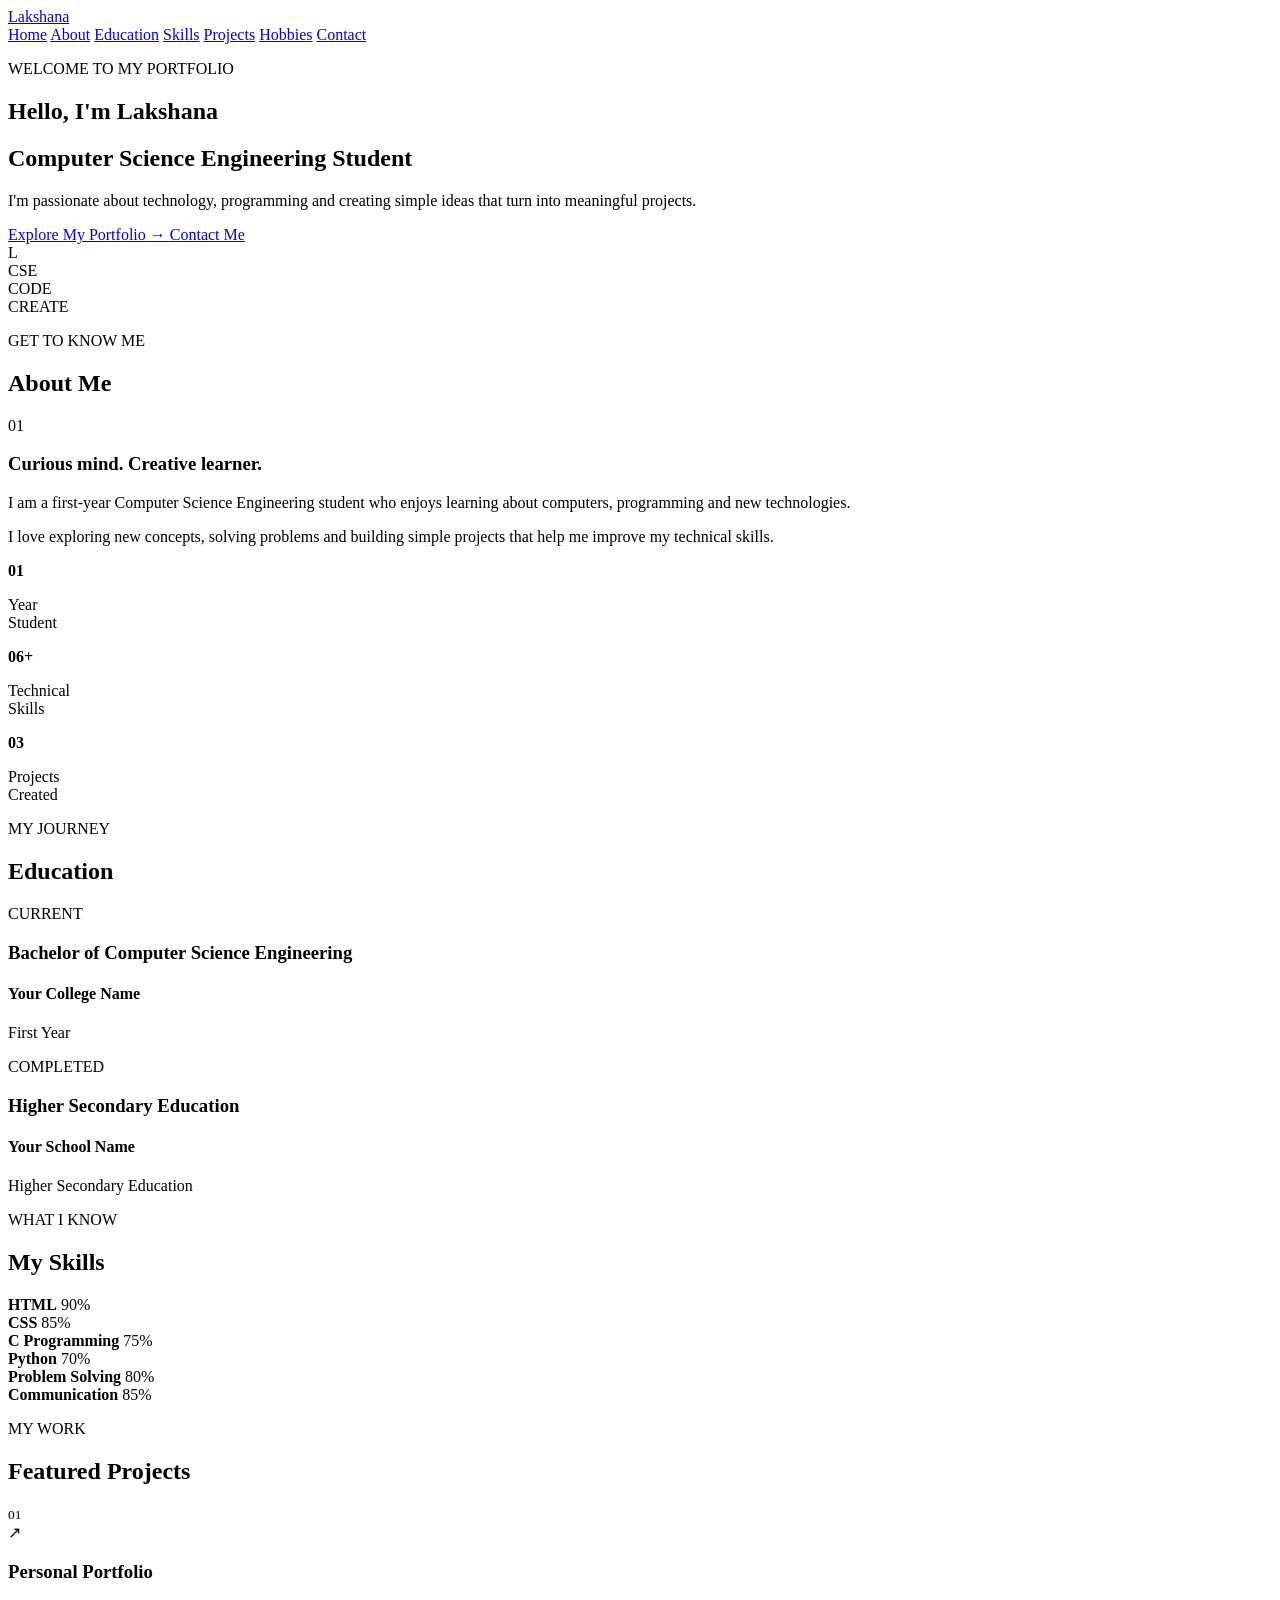
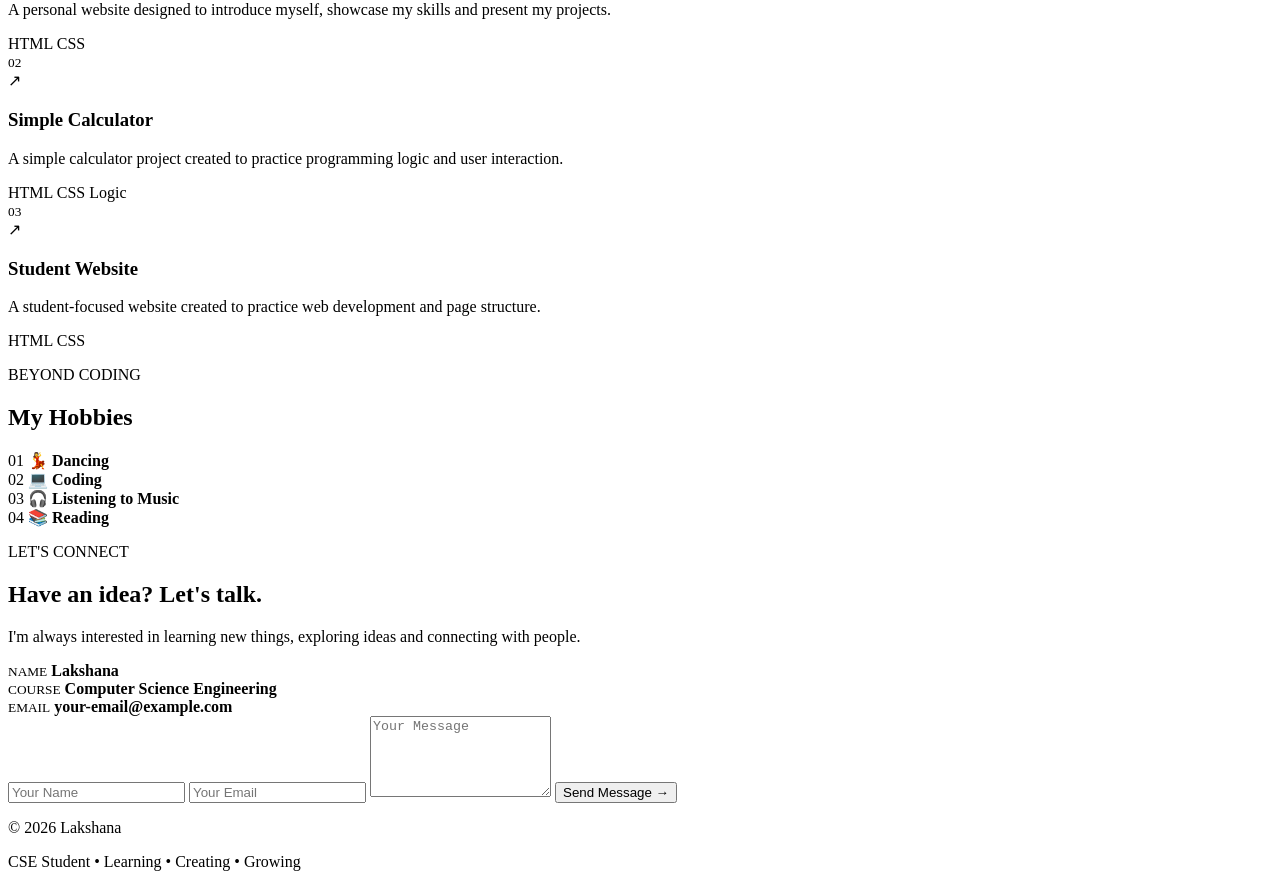
==== index.html @ 447ef705 "Add files via upload" ====
<!DOCTYPE html>
<html lang="en">
<head>
    <meta charset="UTF-8">
    <meta name="viewport" content="width=device-width, initial-scale=1.0">

    <title>Lakshana | CSE Student</title>

    <link rel="preconnect" href="https://fonts.googleapis.com">
    <link rel="preconnect" href="https://fonts.gstatic.com" crossorigin>

    <link href="https://fonts.googleapis.com/css2?family=Inter:wght@400;500;600;700;800&display=swap"
          rel="stylesheet">

    <!-- VERY IMPORTANT -->
    <link rel="stylesheet" href="sytlee.css">
</head>

<body>

    <!-- Background 3D shapes -->
    <div class="blob blob1"></div>
    <div class="blob blob2"></div>
    <div class="blob blob3"></div>

    <!-- NAVBAR -->
    <header class="navbar">
        <div class="container nav-container">

            <a href="#home" class="logo">
                <span>L</span>akshana
            </a>

            <nav>
                <a href="#home">Home</a>
                <a href="#about">About</a>
                <a href="#education">Education</a>
                <a href="#skills">Skills</a>
                <a href="#projects">Projects</a>
                <a href="#hobbies">Hobbies</a>
                <a href="#contact">Contact</a>
            </nav>

        </div>
    </header>


    <!-- HERO -->
    <section id="home" class="hero">

        <div class="container hero-container">

            <div class="hero-content">

                <p class="welcome">
                    WELCOME TO MY PORTFOLIO
                </p>

                <h1>
                    Hello, I'm
                    <span>Lakshana</span>
                </h1>

                <h2>
                    Computer Science Engineering Student
                </h2>

                <p class="hero-description">
                    I'm passionate about technology, programming and
                    creating simple ideas that turn into meaningful projects.
                </p>

                <div class="buttons">

                    <a href="#about" class="btn pink-btn">
                        Explore My Portfolio →
                    </a>

                    <a href="#contact" class="btn glass-btn">
                        Contact Me
                    </a>

                </div>

            </div>


            <!-- 3D PROFILE -->
            <div class="profile-section">

                <div class="circle circle1"></div>
                <div class="circle circle2"></div>

                <div class="profile">

                    <div class="shine"></div>

                    <span>L</span>

                </div>

                <div class="tag tag1">
                    CSE
                </div>

                <div class="tag tag2">
                    CODE
                </div>

                <div class="tag tag3">
                    CREATE
                </div>

            </div>

        </div>

    </section>


    <!-- ABOUT -->
    <section id="about" class="section">

        <div class="container">

            <div class="heading">
                <p>GET TO KNOW ME</p>
                <h2>About <span>Me</span></h2>
            </div>

            <div class="about-grid">

                <div class="about-card big-card">

                    <div class="number">01</div>

                    <h3>
                        Curious mind.
                        <span>Creative learner.</span>
                    </h3>

                    <p>
                        I am a first-year Computer Science Engineering
                        student who enjoys learning about computers,
                        programming and new technologies.
                    </p>

                    <p>
                        I love exploring new concepts, solving problems
                        and building simple projects that help me improve
                        my technical skills.
                    </p>

                </div>


                <div class="stat-card">
                    <strong>01</strong>
                    <p>Year<br>Student</p>
                </div>

                <div class="stat-card">
                    <strong>06+</strong>
                    <p>Technical<br>Skills</p>
                </div>

                <div class="stat-card">
                    <strong>03</strong>
                    <p>Projects<br>Created</p>
                </div>

            </div>

        </div>

    </section>


    <!-- EDUCATION -->
    <section id="education" class="section dark">

        <div class="container">

            <div class="heading">
                <p>MY JOURNEY</p>
                <h2>Education</h2>
            </div>

            <div class="timeline">

                <div class="education-card">

                    <div class="dot"></div>

                    <span class="status">
                        CURRENT
                    </span>

                    <h3>
                        Bachelor of Computer Science Engineering
                    </h3>

                    <h4>
                        Your College Name
                    </h4>

                    <p>
                        First Year
                    </p>

                </div>


                <div class="education-card">

                    <div class="dot"></div>

                    <span class="status">
                        COMPLETED
                    </span>

                    <h3>
                        Higher Secondary Education
                    </h3>

                    <h4>
                        Your School Name
                    </h4>

                    <p>
                        Higher Secondary Education
                    </p>

                </div>

            </div>

        </div>

    </section>


    <!-- SKILLS -->
    <section id="skills" class="section">

        <div class="container">

            <div class="heading">
                <p>WHAT I KNOW</p>
                <h2>My <span>Skills</span></h2>
            </div>

            <div class="skills">

                <div class="skill">
                    <div>
                        <b>HTML</b>
                        <span>90%</span>
                    </div>

                    <div class="bar">
                        <i style="width:90%"></i>
                    </div>
                </div>


                <div class="skill">
                    <div>
                        <b>CSS</b>
                        <span>85%</span>
                    </div>

                    <div class="bar">
                        <i style="width:85%"></i>
                    </div>
                </div>


                <div class="skill">
                    <div>
                        <b>C Programming</b>
                        <span>75%</span>
                    </div>

                    <div class="bar">
                        <i style="width:75%"></i>
                    </div>
                </div>


                <div class="skill">
                    <div>
                        <b>Python</b>
                        <span>70%</span>
                    </div>

                    <div class="bar">
                        <i style="width:70%"></i>
                    </div>
                </div>


                <div class="skill">
                    <div>
                        <b>Problem Solving</b>
                        <span>80%</span>
                    </div>

                    <div class="bar">
                        <i style="width:80%"></i>
                    </div>
                </div>


                <div class="skill">
                    <div>
                        <b>Communication</b>
                        <span>85%</span>
                    </div>

                    <div class="bar">
                        <i style="width:85%"></i>
                    </div>
                </div>

            </div>

        </div>

    </section>


    <!-- PROJECTS -->
    <section id="projects" class="section dark">

        <div class="container">

            <div class="heading">
                <p>MY WORK</p>
                <h2>Featured <span>Projects</span></h2>
            </div>

            <div class="projects">

                <div class="project">

                    <small>01</small>

                    <div class="arrow">↗</div>

                    <h3>
                        Personal Portfolio
                    </h3>

                    <p>
                        A personal website designed to introduce myself,
                        showcase my skills and present my projects.
                    </p>

                    <div class="tags">
                        <span>HTML</span>
                        <span>CSS</span>
                    </div>

                </div>


                <div class="project">

                    <small>02</small>

                    <div class="arrow">↗</div>

                    <h3>
                        Simple Calculator
                    </h3>

                    <p>
                        A simple calculator project created to practice
                        programming logic and user interaction.
                    </p>

                    <div class="tags">
                        <span>HTML</span>
                        <span>CSS</span>
                        <span>Logic</span>
                    </div>

                </div>


                <div class="project">

                    <small>03</small>

                    <div class="arrow">↗</div>

                    <h3>
                        Student Website
                    </h3>

                    <p>
                        A student-focused website created to practice
                        web development and page structure.
                    </p>

                    <div class="tags">
                        <span>HTML</span>
                        <span>CSS</span>
                    </div>

                </div>

            </div>

        </div>

    </section>


    <!-- HOBBIES -->
    <section id="hobbies" class="section">

        <div class="container">

            <div class="heading">
                <p>BEYOND CODING</p>
                <h2>My <span>Hobbies</span></h2>
            </div>

            <div class="hobbies">

                <div class="hobby">
                    <span>01</span>
                    <b>💃 Dancing</b>
                </div>

                <div class="hobby">
                    <span>02</span>
                    <b>💻 Coding</b>
                </div>

                <div class="hobby">
                    <span>03</span>
                    <b>🎧 Listening to Music</b>
                </div>

                <div class="hobby">
                    <span>04</span>
                    <b>📚 Reading</b>
                </div>

            </div>

        </div>

    </section>


    <!-- CONTACT -->
    <section id="contact" class="contact">

        <div class="container">

            <div class="contact-box">

                <div>

                    <p class="welcome">
                        LET'S CONNECT
                    </p>

                    <h2>
                        Have an idea?
                        <span>Let's talk.</span>
                    </h2>

                    <p class="contact-description">
                        I'm always interested in learning new things,
                        exploring ideas and connecting with people.
                    </p>

                    <div class="details">

                        <div>
                            <small>NAME</small>
                            <b>Lakshana</b>
                        </div>

                        <div>
                            <small>COURSE</small>
                            <b>Computer Science Engineering</b>
                        </div>

                        <div>
                            <small>EMAIL</small>
                            <b>your-email@example.com</b>
                        </div>

                    </div>

                </div>


                <form>

                    <input type="text" placeholder="Your Name" required>

                    <input type="email" placeholder="Your Email" required>

                    <textarea
                        rows="5"
                        placeholder="Your Message"
                        required
                    ></textarea>

                    <button type="submit">
                        Send Message →
                    </button>

                </form>

            </div>

        </div>

    </section>


    <!-- FOOTER -->
    <footer>

        <p>
            © 2026 Lakshana
        </p>

        <p>
            CSE Student • Learning • Creating • Growing
        </p>

    </footer>

</body>
</html>
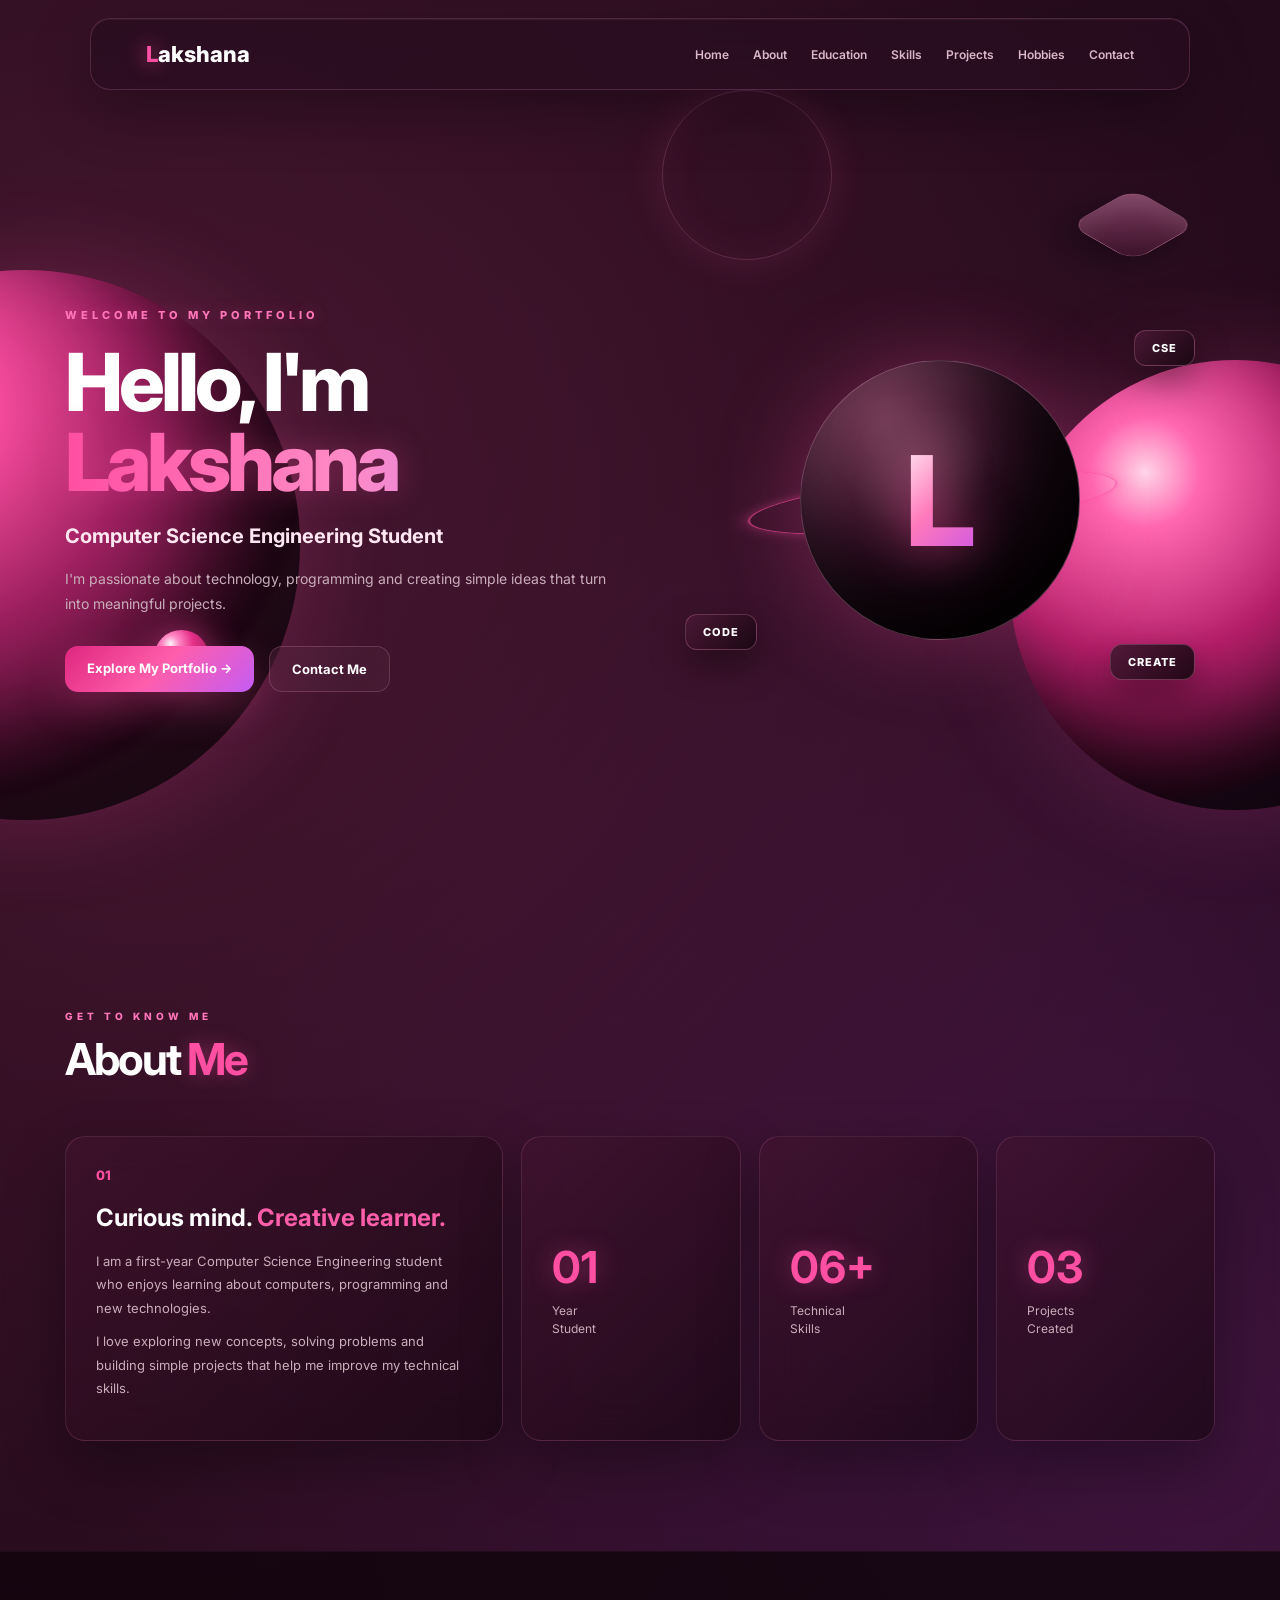
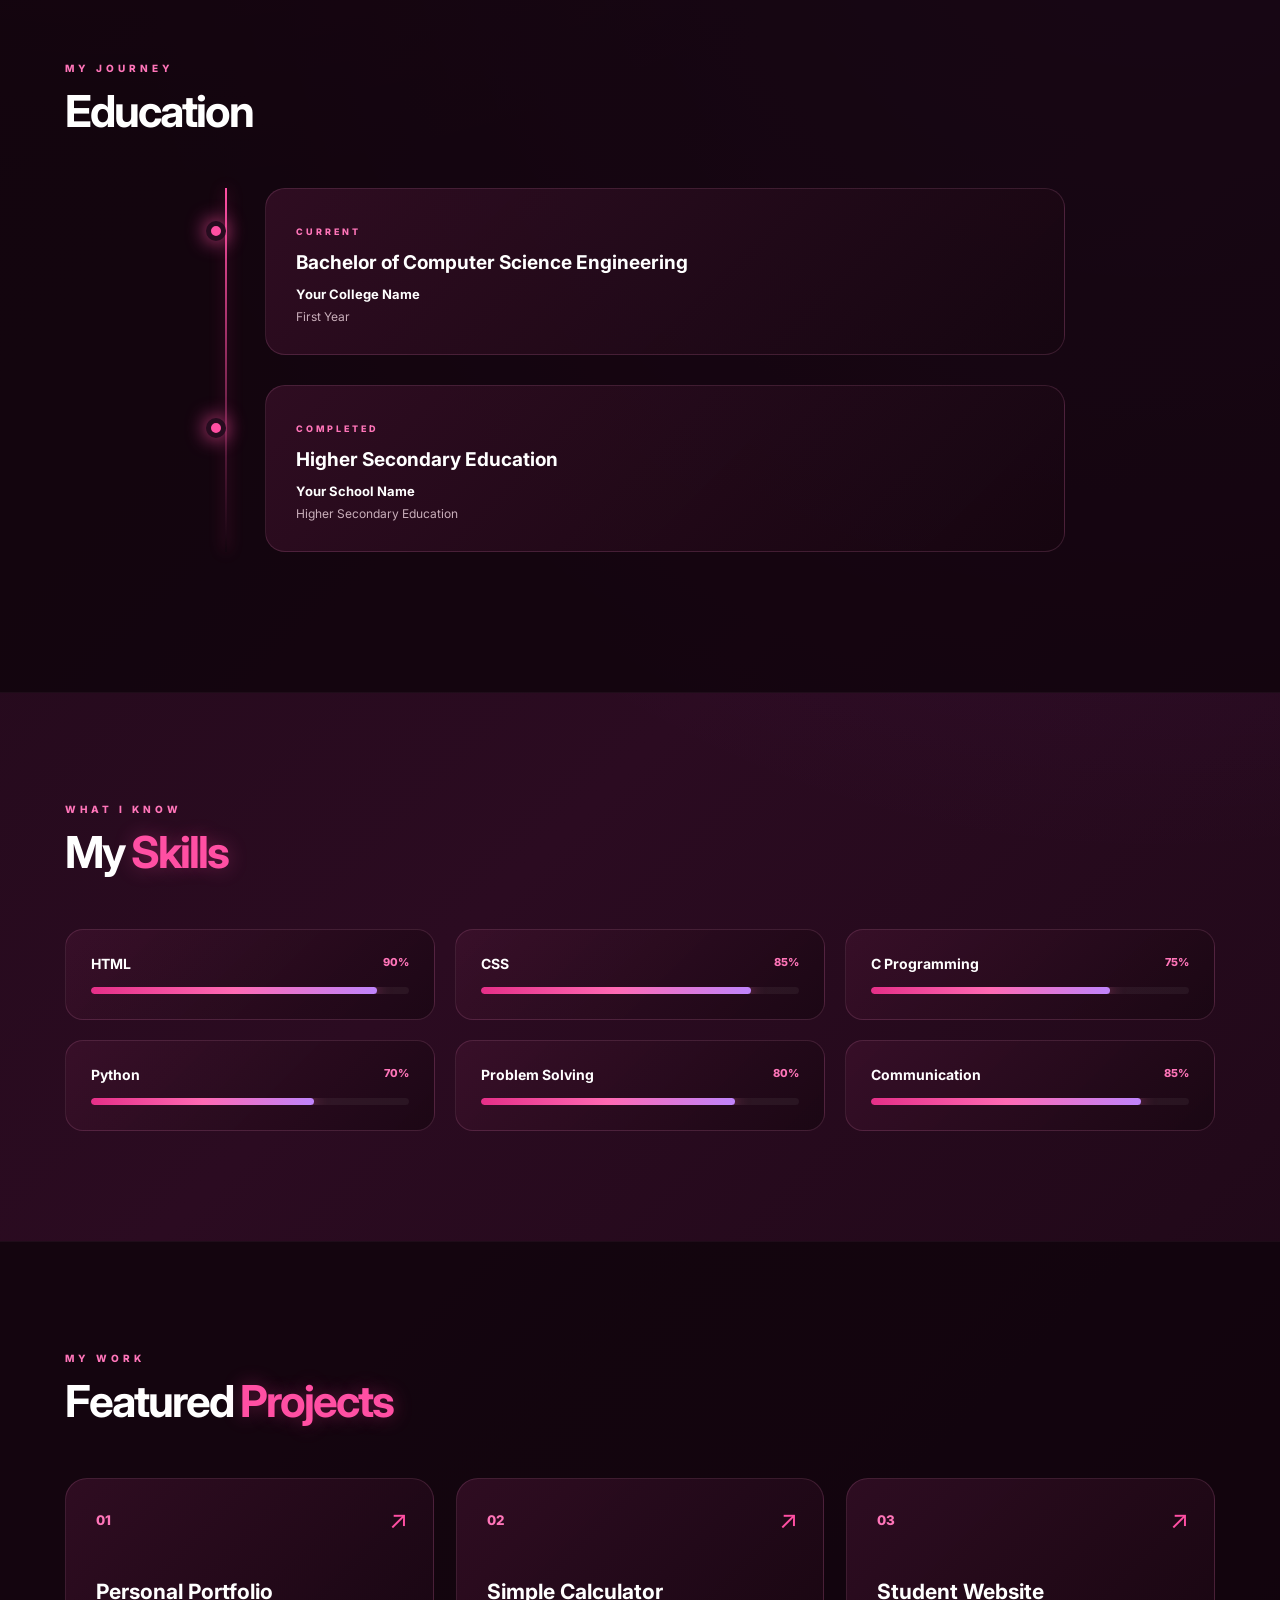
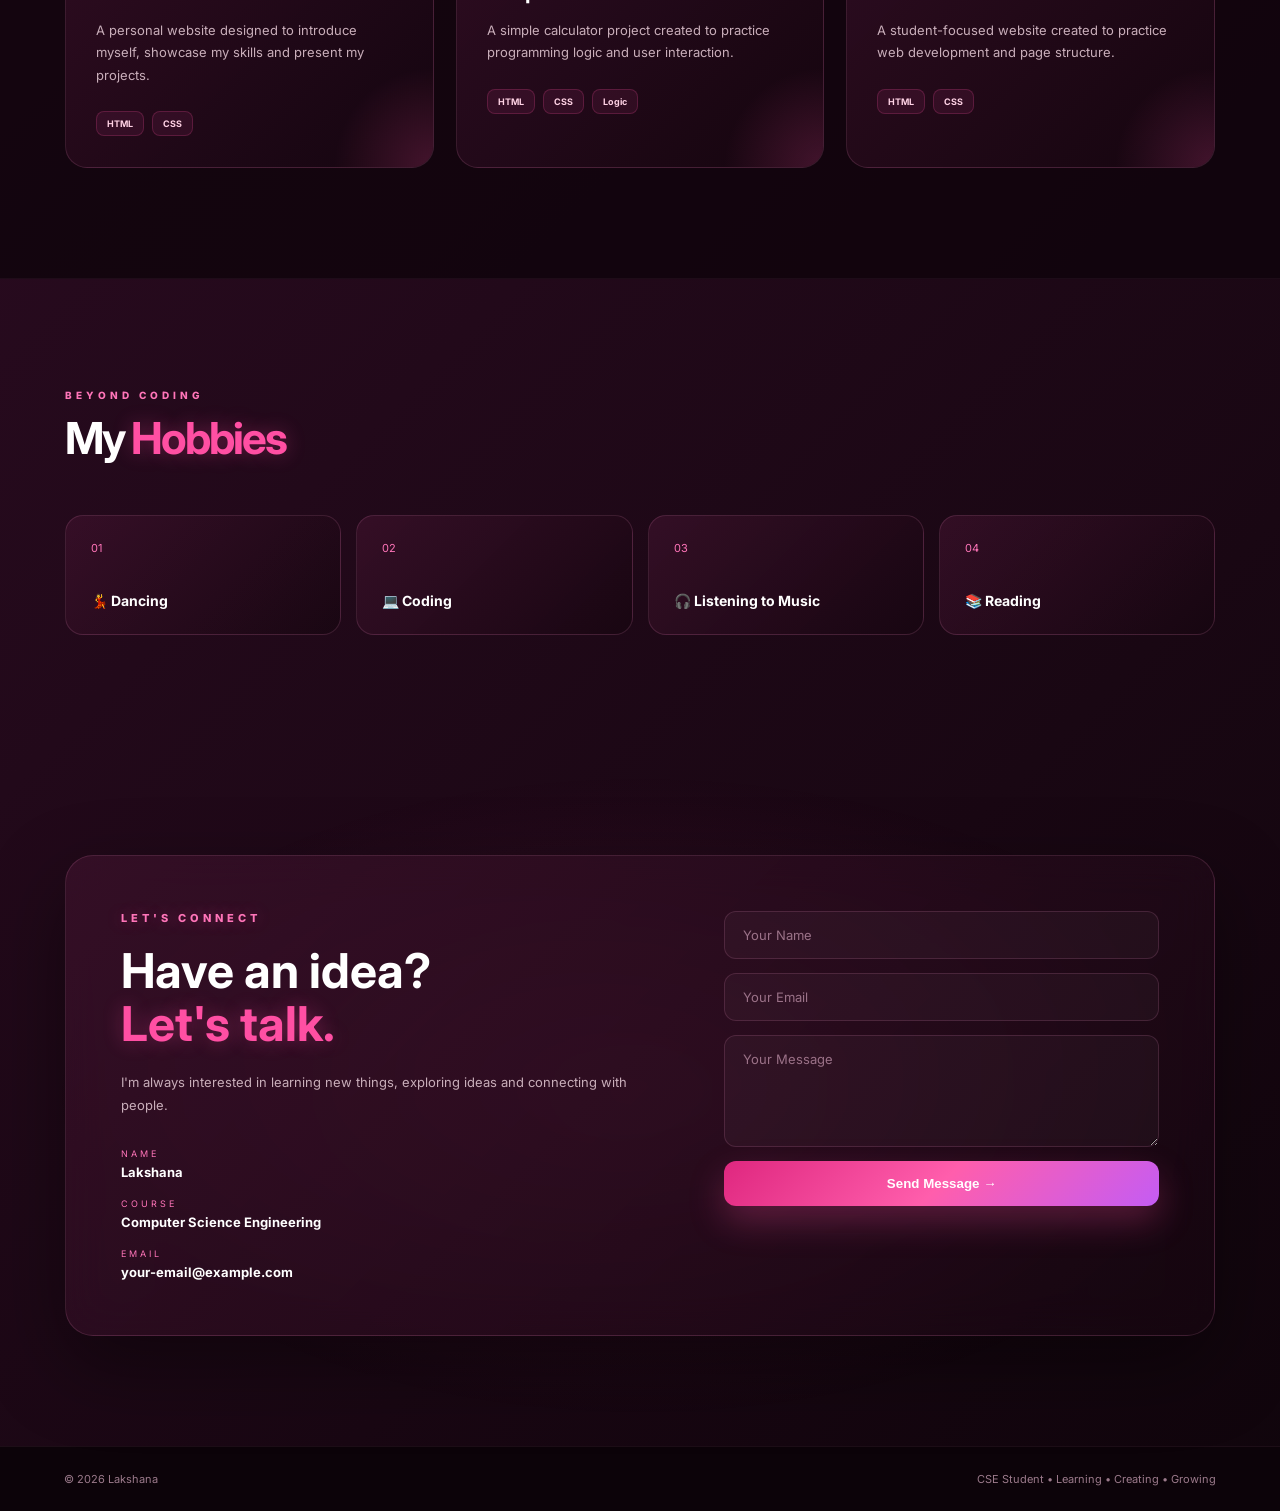
==== commit 472215ed: "Add files via upload" ====
--- a/index.html
+++ b/index.html
@@ -13,7 +13,7 @@
           rel="stylesheet">
 
     <!-- VERY IMPORTANT -->
-    <link rel="stylesheet" href="sytlee.css">
+    <link rel="stylesheet" href="style.css">
 </head>
 
 <body>
--- a/style.css
+++ b/style.css
@@ -0,0 +1,1638 @@
+* {
+    margin: 0;
+    padding: 0;
+    box-sizing: border-box;
+}
+
+html {
+    scroll-behavior: smooth;
+}
+
+body {
+    font-family: "Inter", sans-serif;
+    color: white;
+    background:
+        radial-gradient(circle at 10% 10%, #ff4fa333, transparent 30%),
+        radial-gradient(circle at 90% 30%, #c04cff22, transparent 30%),
+        linear-gradient(135deg, #170812, #2b0b21, #10050c);
+    overflow-x: hidden;
+}
+
+
+/* =========================
+   3D BACKGROUND
+========================= */
+
+body::before {
+    content: "";
+    position: fixed;
+
+    width: 550px;
+    height: 550px;
+
+    left: -250px;
+    top: 30%;
+
+    border-radius: 50%;
+
+    background:
+        radial-gradient(
+            circle at 30% 25%,
+            #ffb6da,
+            #ff4fa3 12%,
+            #9d205f 40%,
+            #390b25 70%,
+            transparent 72%
+        );
+
+    box-shadow:
+        inset -70px -70px 100px #00000099,
+        0 0 100px #ff4fa333;
+
+    animation: float1 10s ease-in-out infinite;
+
+    z-index: -5;
+}
+
+
+body::after {
+    content: "";
+    position: fixed;
+
+    width: 450px;
+    height: 450px;
+
+    right: -180px;
+    bottom: 10%;
+
+    border-radius: 50%;
+
+    background:
+        radial-gradient(
+            circle at 30% 25%,
+            #ffd7e9,
+            #ff67b0 12%,
+            #b41e69 40%,
+            #3d0b28 70%,
+            transparent 72%
+        );
+
+    box-shadow:
+        inset -60px -60px 90px #000000aa,
+        0 0 100px #ff4fa333;
+
+    animation: float2 12s ease-in-out infinite;
+
+    z-index: -5;
+}
+
+
+@keyframes float1 {
+
+    0%, 100% {
+        transform: translateY(0);
+    }
+
+    50% {
+        transform: translateY(-45px);
+    }
+}
+
+
+@keyframes float2 {
+
+    0%, 100% {
+        transform: translateY(0);
+    }
+
+    50% {
+        transform: translateY(50px);
+    }
+}
+
+
+/* Small 3D shapes */
+
+.blob {
+    position: fixed;
+    z-index: -2;
+    pointer-events: none;
+}
+
+.blob1 {
+    width: 90px;
+    height: 90px;
+
+    top: 20%;
+    right: 8%;
+
+    border-radius: 22px;
+
+    background:
+        linear-gradient(
+            135deg,
+            #ff8ac566,
+            #6d174533
+        );
+
+    border: 1px solid #ffb8db44;
+
+    box-shadow:
+        0 20px 50px #00000066,
+        inset 15px 15px 30px #ffffff12;
+
+    transform:
+        rotateX(55deg)
+        rotateZ(45deg);
+
+    animation: cube 8s ease-in-out infinite;
+}
+
+
+.blob2 {
+    width: 55px;
+    height: 55px;
+
+    left: 12%;
+    top: 70%;
+
+    border-radius: 50%;
+
+    background:
+        radial-gradient(
+            circle at 30% 25%,
+            white,
+            #ff8ac5 15%,
+            #e52f88 40%,
+            #6e1647
+        );
+
+    box-shadow:
+        0 0 35px #ff4fa388;
+
+    animation: ball 7s ease-in-out infinite;
+}
+
+
+.blob3 {
+    width: 170px;
+    height: 170px;
+
+    right: 35%;
+    top: 10%;
+
+    border-radius: 50%;
+
+    border: 1px solid #ff9dcc33;
+
+    box-shadow:
+        0 0 40px #ff4fa322,
+        inset 0 0 40px #ff4fa311;
+
+    animation: rotate 15s linear infinite;
+}
+
+
+@keyframes cube {
+
+    0%, 100% {
+        transform:
+            rotateX(55deg)
+            rotateZ(45deg)
+            translateY(0);
+    }
+
+    50% {
+        transform:
+            rotateX(70deg)
+            rotateZ(100deg)
+            translateY(-30px);
+    }
+}
+
+
+@keyframes ball {
+
+    0%, 100% {
+        transform: translate(0, 0);
+    }
+
+    50% {
+        transform: translate(30px, -35px);
+    }
+}
+
+
+@keyframes rotate {
+
+    from {
+        transform: rotate(0);
+    }
+
+    to {
+        transform: rotate(360deg);
+    }
+}
+
+
+/* =========================
+   CONTAINER
+========================= */
+
+.container {
+    width: 90%;
+    max-width: 1150px;
+    margin: auto;
+}
+
+
+/* =========================
+   NAVBAR
+========================= */
+
+.navbar {
+    position: fixed;
+
+    top: 18px;
+    left: 50%;
+
+    transform: translateX(-50%);
+
+    width: min(1100px, 92%);
+
+    z-index: 100;
+
+    background: #280d20bb;
+
+    border: 1px solid #ff9dcc2e;
+
+    border-radius: 20px;
+
+    backdrop-filter: blur(25px);
+
+    box-shadow:
+        0 20px 60px #00000055,
+        inset 0 1px #ffffff0d;
+}
+
+
+.nav-container {
+    height: 70px;
+
+    display: flex;
+    align-items: center;
+    justify-content: space-between;
+}
+
+
+.logo {
+    color: white;
+    text-decoration: none;
+
+    font-size: 22px;
+    font-weight: 800;
+}
+
+
+.logo span {
+    color: #ff4fa3;
+
+    text-shadow:
+        0 0 20px #ff4fa3;
+}
+
+
+nav {
+    display: flex;
+    gap: 24px;
+}
+
+
+nav a {
+    color: #d9b7c9;
+
+    text-decoration: none;
+
+    font-size: 12px;
+    font-weight: 600;
+
+    transition: .3s;
+}
+
+
+nav a:hover {
+    color: #ff73b8;
+}
+
+
+/* =========================
+   HERO
+========================= */
+
+.hero {
+    min-height: 100vh;
+
+    display: flex;
+    align-items: center;
+
+    padding-top: 100px;
+}
+
+
+.hero-container {
+    display: grid;
+
+    grid-template-columns: 1fr 1fr;
+
+    align-items: center;
+
+    gap: 50px;
+}
+
+
+.welcome {
+    color: #ff75b9;
+
+    font-size: 11px;
+
+    font-weight: 800;
+
+    letter-spacing: 4px;
+
+    margin-bottom: 20px;
+
+    text-shadow:
+        0 0 15px #ff4fa366;
+}
+
+
+.hero h1 {
+    font-size: clamp(50px, 7vw, 80px);
+
+    line-height: 1;
+
+    letter-spacing: -4px;
+
+    font-weight: 800;
+}
+
+
+.hero h1 span {
+    display: block;
+
+    background:
+        linear-gradient(
+            90deg,
+            #ff4fa3,
+            #ff8ac5,
+            #c084fc
+        );
+
+    -webkit-background-clip: text;
+    -webkit-text-fill-color: transparent;
+
+    filter:
+        drop-shadow(0 0 15px #ff4fa344);
+}
+
+
+.hero h2 {
+    font-size: 20px;
+
+    margin-top: 22px;
+
+    color: #ffe7f2;
+}
+
+
+.hero-description {
+    max-width: 560px;
+
+    margin-top: 18px;
+
+    color: #c9aeba;
+
+    font-size: 14px;
+
+    line-height: 1.8;
+}
+
+
+/* =========================
+   BUTTONS
+========================= */
+
+.buttons {
+    display: flex;
+    gap: 15px;
+
+    margin-top: 30px;
+}
+
+
+.btn {
+    padding: 14px 22px;
+
+    border-radius: 13px;
+
+    text-decoration: none;
+
+    font-size: 13px;
+    font-weight: 700;
+
+    transition: .3s;
+}
+
+
+.pink-btn {
+    color: white;
+
+    background:
+        linear-gradient(
+            135deg,
+            #df277f,
+            #ff5eac,
+            #c45cf4
+        );
+
+    box-shadow:
+        0 15px 40px #ff4fa344;
+}
+
+
+.pink-btn:hover {
+    transform: translateY(-5px);
+
+    box-shadow:
+        0 20px 50px #ff4fa366;
+}
+
+
+.glass-btn {
+    color: white;
+
+    background: #ffffff08;
+
+    border: 1px solid #ffacd333;
+
+    backdrop-filter: blur(15px);
+}
+
+
+.glass-btn:hover {
+    transform: translateY(-5px);
+
+    border-color: #ff4fa3;
+}
+
+
+/* =========================
+   PROFILE 3D
+========================= */
+
+.profile-section {
+    height: 500px;
+
+    display: flex;
+    align-items: center;
+    justify-content: center;
+
+    position: relative;
+
+    perspective: 1000px;
+}
+
+
+.profile {
+    width: 280px;
+    height: 280px;
+
+    border-radius: 50%;
+
+    display: flex;
+    align-items: center;
+    justify-content: center;
+
+    position: relative;
+
+    background:
+        radial-gradient(
+            circle at 30% 20%,
+            #713651,
+            #341126 45%,
+            #10040c 75%
+        );
+
+    border: 1px solid #ffb9da44;
+
+    box-shadow:
+        inset -60px -60px 90px #000000bb,
+        inset 20px 20px 40px #ffffff0d,
+        0 0 90px #ff4fa34d;
+
+    animation: profileFloat 7s ease-in-out infinite;
+
+    z-index: 3;
+}
+
+
+.profile span {
+    font-size: 125px;
+
+    font-weight: 800;
+
+    background:
+        linear-gradient(
+            135deg,
+            white,
+            #ff79ba,
+            #c451ee
+        );
+
+    -webkit-background-clip: text;
+    -webkit-text-fill-color: transparent;
+
+    filter:
+        drop-shadow(0 0 25px #ff4fa399);
+}
+
+
+.shine {
+    position: absolute;
+
+    width: 150px;
+    height: 150px;
+
+    top: 25px;
+    left: 40px;
+
+    border-radius: 50%;
+
+    background:
+        radial-gradient(
+            circle,
+            #ffffff18,
+            transparent 70%
+        );
+}
+
+
+@keyframes profileFloat {
+
+    0%, 100% {
+        transform:
+            rotateX(5deg)
+            rotateY(-8deg)
+            translateY(0);
+    }
+
+    50% {
+        transform:
+            rotateX(-5deg)
+            rotateY(10deg)
+            translateY(-20px);
+    }
+}
+
+
+/* =========================
+   ORBITS
+========================= */
+
+.circle {
+    position: absolute;
+
+    border-radius: 50%;
+
+    border: 2px solid #ff4fa399;
+
+    box-shadow:
+        0 0 20px #ff4fa366;
+}
+
+
+.circle1 {
+    width: 380px;
+    height: 120px;
+
+    transform:
+        rotateX(65deg)
+        rotateZ(-15deg);
+
+    animation: orbit 8s linear infinite;
+}
+
+
+.circle2 {
+    width: 340px;
+    height: 110px;
+
+    border-color: #ffb4d955;
+
+    transform:
+        rotateX(65deg)
+        rotateZ(70deg);
+
+    animation: orbit2 10s linear infinite;
+}
+
+
+@keyframes orbit {
+
+    from {
+        transform:
+            rotateX(65deg)
+            rotateZ(0);
+    }
+
+    to {
+        transform:
+            rotateX(65deg)
+            rotateZ(360deg);
+    }
+}
+
+
+@keyframes orbit2 {
+
+    from {
+        transform:
+            rotateX(65deg)
+            rotateZ(360deg);
+    }
+
+    to {
+        transform:
+            rotateX(65deg)
+            rotateZ(0);
+    }
+}
+
+
+/* =========================
+   FLOATING TAGS
+========================= */
+
+.tag {
+    position: absolute;
+
+    padding: 10px 17px;
+
+    border-radius: 12px;
+
+    background:
+        linear-gradient(
+            135deg,
+            #4b1836ee,
+            #190711ee
+        );
+
+    border: 1px solid #ff9dcc44;
+
+    backdrop-filter: blur(15px);
+
+    box-shadow:
+        0 15px 35px #00000066;
+
+    font-size: 11px;
+
+    font-weight: 800;
+
+    letter-spacing: 1px;
+
+    z-index: 5;
+}
+
+
+.tag1 {
+    top: 80px;
+    right: 20px;
+
+    animation: tagfloat 4s infinite ease-in-out;
+}
+
+
+.tag2 {
+    left: 20px;
+    bottom: 100px;
+
+    animation: tagfloat 5s infinite ease-in-out;
+}
+
+
+.tag3 {
+    right: 20px;
+    bottom: 70px;
+
+    animation: tagfloat 4.5s infinite ease-in-out;
+}
+
+
+@keyframes tagfloat {
+
+    0%, 100% {
+        transform: translateY(0);
+    }
+
+    50% {
+        transform: translateY(-15px);
+    }
+}
+
+
+/* =========================
+   SECTIONS
+========================= */
+
+.section {
+    padding: 110px 0;
+}
+
+
+.dark {
+    background:
+        #10040ccc;
+
+    border-top: 1px solid #ff9dcc0d;
+    border-bottom: 1px solid #ff9dcc0d;
+}
+
+
+.heading {
+    margin-bottom: 50px;
+}
+
+
+.heading p {
+    color: #ff75b9;
+
+    font-size: 10px;
+
+    font-weight: 800;
+
+    letter-spacing: 4px;
+
+    margin-bottom: 10px;
+}
+
+
+.heading h2 {
+    font-size: 44px;
+
+    letter-spacing: -2px;
+}
+
+
+.heading h2 span {
+    color: #ff4fa3;
+
+    text-shadow:
+        0 0 20px #ff4fa355;
+}
+
+
+/* =========================
+   ABOUT
+========================= */
+
+.about-grid {
+    display: grid;
+
+    grid-template-columns:
+        2fr 1fr 1fr 1fr;
+
+    gap: 18px;
+}
+
+
+.about-card,
+.stat-card {
+    padding: 30px;
+
+    border-radius: 20px;
+
+    background:
+        linear-gradient(
+            135deg,
+            #42132f99,
+            #160610aa
+        );
+
+    border: 1px solid #ff9dcc26;
+
+    backdrop-filter: blur(20px);
+
+    box-shadow:
+        0 25px 60px #00000055;
+
+    transition: .4s;
+}
+
+
+.about-card:hover,
+.stat-card:hover {
+    transform: translateY(-8px);
+
+    border-color: #ff4fa377;
+
+    box-shadow:
+        0 30px 70px #00000077;
+}
+
+
+.number {
+    color: #ff4fa3;
+
+    font-size: 13px;
+
+    font-weight: 800;
+
+    margin-bottom: 20px;
+}
+
+
+.about-card h3 {
+    font-size: 24px;
+
+    margin-bottom: 18px;
+}
+
+
+.about-card h3 span {
+    color: #ff5eaa;
+}
+
+
+.about-card p {
+    color: #c9aeba;
+
+    font-size: 13px;
+
+    line-height: 1.8;
+
+    margin-bottom: 10px;
+}
+
+
+.stat-card {
+    display: flex;
+
+    flex-direction: column;
+
+    justify-content: center;
+}
+
+
+.stat-card strong {
+    color: #ff4fa3;
+
+    font-size: 44px;
+
+    text-shadow:
+        0 0 25px #ff4fa366;
+}
+
+
+.stat-card p {
+    color: #c9aeba;
+
+    font-size: 12px;
+
+    line-height: 1.5;
+
+    margin-top: 8px;
+}
+
+
+/* =========================
+   EDUCATION
+========================= */
+
+.timeline {
+    max-width: 850px;
+
+    margin: auto;
+
+    position: relative;
+}
+
+
+.timeline::before {
+    content: "";
+
+    position: absolute;
+
+    left: 10px;
+
+    top: 0;
+    bottom: 0;
+
+    width: 2px;
+
+    background:
+        linear-gradient(
+            #ff4fa3,
+            transparent
+        );
+
+    box-shadow:
+        0 0 15px #ff4fa377;
+}
+
+
+.education-card {
+    position: relative;
+
+    margin-bottom: 30px;
+
+    margin-left: 50px;
+
+    padding: 30px;
+
+    border-radius: 20px;
+
+    background:
+        linear-gradient(
+            135deg,
+            #42132f99,
+            #160610aa
+        );
+
+    border: 1px solid #ff9dcc26;
+
+    transition: .4s;
+}
+
+
+.education-card:hover {
+    transform: translateX(10px);
+
+    border-color: #ff4fa366;
+}
+
+
+.dot {
+    position: absolute;
+
+    left: -60px;
+    top: 32px;
+
+    width: 20px;
+    height: 20px;
+
+    border-radius: 50%;
+
+    background: #ff4fa3;
+
+    border: 5px solid #260c1f;
+
+    box-shadow:
+        0 0 20px #ff4fa3;
+}
+
+
+.status {
+    color: #ff75b9;
+
+    font-size: 9px;
+
+    font-weight: 800;
+
+    letter-spacing: 3px;
+}
+
+
+.education-card h3 {
+    font-size: 19px;
+
+    margin: 12px 0;
+}
+
+
+.education-card h4 {
+    color: white;
+
+    font-size: 13px;
+}
+
+
+.education-card p {
+    color: #c9aeba;
+
+    font-size: 12px;
+
+    margin-top: 7px;
+}
+
+
+/* =========================
+   SKILLS
+========================= */
+
+.skills {
+    display: grid;
+
+    grid-template-columns:
+        repeat(3, 1fr);
+
+    gap: 20px;
+}
+
+
+.skill {
+    padding: 25px;
+
+    border-radius: 18px;
+
+    background:
+        linear-gradient(
+            135deg,
+            #42132f99,
+            #160610aa
+        );
+
+    border: 1px solid #ff9dcc26;
+
+    transition: .4s;
+}
+
+
+.skill:hover {
+    transform: translateY(-8px);
+
+    border-color: #ff4fa366;
+}
+
+
+.skill > div:first-child {
+    display: flex;
+
+    justify-content: space-between;
+
+    margin-bottom: 15px;
+}
+
+
+.skill b {
+    font-size: 14px;
+}
+
+
+.skill span {
+    color: #ff75b9;
+
+    font-size: 11px;
+
+    font-weight: 800;
+}
+
+
+.bar {
+    height: 7px;
+
+    background: #ffffff0d;
+
+    border-radius: 20px;
+
+    overflow: hidden;
+}
+
+
+.bar i {
+    display: block;
+
+    height: 100%;
+
+    border-radius: 20px;
+
+    background:
+        linear-gradient(
+            90deg,
+            #e52f88,
+            #ff6ab4,
+            #c084fc
+        );
+
+    box-shadow:
+        0 0 15px #ff4fa3aa;
+}
+
+
+/* =========================
+   PROJECTS
+========================= */
+
+.projects {
+    display: grid;
+
+    grid-template-columns:
+        repeat(3, 1fr);
+
+    gap: 22px;
+}
+
+
+.project {
+    min-height: 290px;
+
+    position: relative;
+
+    padding: 30px;
+
+    border-radius: 22px;
+
+    background:
+        linear-gradient(
+            135deg,
+            #42132f99,
+            #160610aa
+        );
+
+    border: 1px solid #ff9dcc26;
+
+    transition: .4s;
+
+    overflow: hidden;
+}
+
+
+.project::after {
+    content: "";
+
+    position: absolute;
+
+    width: 200px;
+    height: 200px;
+
+    right: -100px;
+    bottom: -100px;
+
+    border-radius: 50%;
+
+    background:
+        radial-gradient(
+            circle,
+            #ff4fa333,
+            transparent 70%
+        );
+}
+
+
+.project:hover {
+    transform:
+        perspective(800px)
+        rotateX(5deg)
+        rotateY(-5deg)
+        translateY(-10px);
+
+    border-color: #ff4fa377;
+}
+
+
+.project small {
+    color: #ff75b9;
+
+    font-weight: 800;
+}
+
+
+.arrow {
+    position: absolute;
+
+    top: 25px;
+    right: 25px;
+
+    color: #ff4fa3;
+
+    font-size: 25px;
+}
+
+
+.project h3 {
+    margin-top: 50px;
+
+    font-size: 21px;
+}
+
+
+.project p {
+    color: #c9aeba;
+
+    font-size: 13px;
+
+    line-height: 1.7;
+
+    margin-top: 15px;
+}
+
+
+.tags {
+    display: flex;
+
+    gap: 8px;
+
+    margin-top: 25px;
+}
+
+
+.tags span {
+    padding: 6px 10px;
+
+    border-radius: 8px;
+
+    background: #ff4fa315;
+
+    border: 1px solid #ff4fa333;
+
+    color: #ffd2e5;
+
+    font-size: 9px;
+
+    font-weight: 700;
+}
+
+
+/* =========================
+   HOBBIES
+========================= */
+
+.hobbies {
+    display: grid;
+
+    grid-template-columns:
+        repeat(4, 1fr);
+
+    gap: 15px;
+}
+
+
+.hobby {
+    min-height: 120px;
+
+    padding: 25px;
+
+    display: flex;
+
+    flex-direction: column;
+
+    justify-content: space-between;
+
+    border-radius: 18px;
+
+    background:
+        linear-gradient(
+            135deg,
+            #42132f99,
+            #160610aa
+        );
+
+    border: 1px solid #ff9dcc26;
+
+    transition: .4s;
+}
+
+
+.hobby:hover {
+    transform: translateY(-10px);
+
+    border-color: #ff4fa366;
+}
+
+
+.hobby span {
+    color: #ff75b9;
+
+    font-size: 11px;
+}
+
+
+.hobby b {
+    font-size: 14px;
+}
+
+
+/* =========================
+   CONTACT
+========================= */
+
+.contact {
+    padding: 110px 0;
+
+    background:
+        radial-gradient(
+            ellipse at center,
+            #ff4fa31c,
+            transparent 65%
+        );
+}
+
+
+.contact-box {
+    display: grid;
+
+    grid-template-columns:
+        1fr .8fr;
+
+    gap: 60px;
+
+    padding: 55px;
+
+    border-radius: 28px;
+
+    background:
+        linear-gradient(
+            135deg,
+            #42132f99,
+            #160610aa
+        );
+
+    border: 1px solid #ff9dcc26;
+
+    backdrop-filter: blur(20px);
+
+    box-shadow:
+        0 30px 80px #00000066;
+}
+
+
+.contact-box h2 {
+    font-size: 48px;
+
+    line-height: 1.1;
+
+    margin-bottom: 20px;
+}
+
+
+.contact-box h2 span {
+    display: block;
+
+    color: #ff4fa3;
+
+    text-shadow:
+        0 0 20px #ff4fa355;
+}
+
+
+.contact-description {
+    color: #c9aeba;
+
+    font-size: 13px;
+
+    line-height: 1.8;
+}
+
+
+.details {
+    display: flex;
+
+    flex-direction: column;
+
+    gap: 18px;
+
+    margin-top: 30px;
+}
+
+
+.details div {
+    display: flex;
+
+    flex-direction: column;
+
+    gap: 5px;
+}
+
+
+.details small {
+    color: #ff75b9;
+
+    font-size: 9px;
+
+    letter-spacing: 3px;
+}
+
+
+.details b {
+    font-size: 13px;
+}
+
+
+/* FORM */
+
+form {
+    display: flex;
+
+    flex-direction: column;
+
+    gap: 14px;
+}
+
+
+form input,
+form textarea {
+    width: 100%;
+
+    padding: 15px 18px;
+
+    border-radius: 12px;
+
+    border: 1px solid #ff9dcc26;
+
+    outline: none;
+
+    background: #ffffff08;
+
+    color: white;
+
+    font-family: inherit;
+
+    font-size: 13px;
+
+    resize: vertical;
+}
+
+
+form input::placeholder,
+form textarea::placeholder {
+    color: #9b7288;
+}
+
+
+form input:focus,
+form textarea:focus {
+    border-color: #ff4fa3;
+
+    box-shadow:
+        0 0 20px #ff4fa322;
+}
+
+
+form button {
+    border: none;
+
+    padding: 15px;
+
+    border-radius: 12px;
+
+    color: white;
+
+    font-weight: 700;
+
+    cursor: pointer;
+
+    background:
+        linear-gradient(
+            135deg,
+            #df277f,
+            #ff5eac,
+            #c45cf4
+        );
+
+    box-shadow:
+        0 15px 35px #ff4fa344;
+
+    transition: .3s;
+}
+
+
+form button:hover {
+    transform: translateY(-4px);
+
+    box-shadow:
+        0 20px 45px #ff4fa366;
+}
+
+
+/* =========================
+   FOOTER
+========================= */
+
+footer {
+    padding: 25px 5%;
+
+    display: flex;
+
+    justify-content: space-between;
+
+    background: #0c0309;
+
+    border-top: 1px solid #ff9dcc12;
+
+    color: #9b7a8b;
+
+    font-size: 11px;
+}
+
+
+/* =========================
+   RESPONSIVE
+========================= */
+
+@media (max-width: 900px) {
+
+    nav {
+        gap: 12px;
+    }
+
+    nav a {
+        font-size: 10px;
+    }
+
+    .hero-container {
+        grid-template-columns: 1fr;
+
+        text-align: center;
+    }
+
+    .hero-description {
+        margin-left: auto;
+        margin-right: auto;
+    }
+
+    .buttons {
+        justify-content: center;
+    }
+
+    .about-grid {
+        grid-template-columns: 1fr 1fr;
+    }
+
+    .big-card {
+        grid-column: span 2;
+    }
+
+    .skills,
+    .projects {
+        grid-template-columns: 1fr 1fr;
+    }
+
+    .hobbies {
+        grid-template-columns: 1fr 1fr;
+    }
+
+    .contact-box {
+        grid-template-columns: 1fr;
+    }
+}
+
+
+@media (max-width: 600px) {
+
+    nav {
+        display: none;
+    }
+
+    .hero h1 {
+        font-size: 50px;
+    }
+
+    .hero h2 {
+        font-size: 16px;
+    }
+
+    .buttons {
+        flex-direction: column;
+    }
+
+    .profile {
+        width: 220px;
+        height: 220px;
+    }
+
+    .profile span {
+        font-size: 90px;
+    }
+
+    .circle1 {
+        width: 290px;
+    }
+
+    .circle2 {
+        width: 260px;
+    }
+
+    .about-grid,
+    .skills,
+    .projects,
+    .hobbies {
+        grid-template-columns: 1fr;
+    }
+
+    .big-card {
+        grid-column: auto;
+    }
+
+    .contact-box {
+        padding: 28px;
+    }
+
+    .contact-box h2 {
+        font-size: 38px;
+    }
+
+    footer {
+        flex-direction: column;
+        text-align: center;
+        gap: 10px;
+    }
+}
